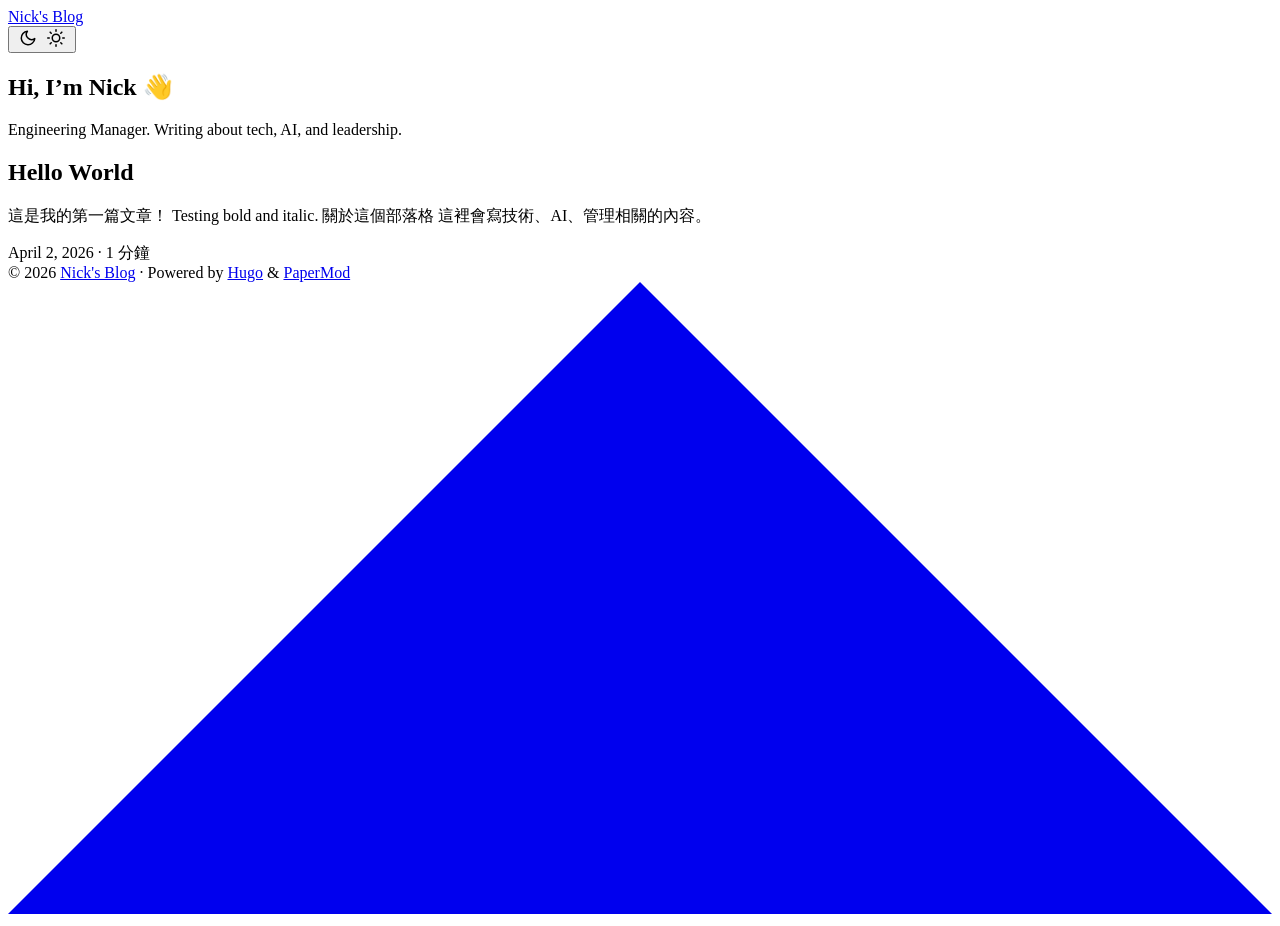
==== public/index.html @ 9c7d6441 "init commit: hugo blog with PaperMod" ====
<!DOCTYPE html>
<html lang="en" dir="auto" data-theme="auto">

<head>
	<meta name="generator" content="Hugo 0.159.2"><script src="/livereload.js?mindelay=10&amp;v=2&amp;port=1313&amp;path=livereload" data-no-instant defer></script><meta charset="utf-8">
<meta http-equiv="X-UA-Compatible" content="IE=edge">
<meta name="viewport" content="width=device-width, initial-scale=1, shrink-to-fit=no">
<meta name="robots" content="noindex, nofollow">
<title>Nick&#39;s Blog</title>

<meta name="description" content="">
<meta name="author" content="">
<link rel="canonical" href="http://localhost:1313/">
<link crossorigin="anonymous" href="/assets/css/stylesheet.199042e659bc7245f5609d333d6c044eb554a0640849bb874e1dff8eb0f57209.css" integrity="sha256-GZBC5lm8ckX1YJ0zPWwETrVUoGQISbuHTh3/jrD1cgk=" rel="preload stylesheet" as="style">
<link rel="icon" href="http://localhost:1313/favicon.ico">
<link rel="icon" type="image/png" sizes="16x16" href="http://localhost:1313/favicon-16x16.png">
<link rel="icon" type="image/png" sizes="32x32" href="http://localhost:1313/favicon-32x32.png">
<link rel="apple-touch-icon" href="http://localhost:1313/apple-touch-icon.png">
<link rel="mask-icon" href="http://localhost:1313/safari-pinned-tab.svg">
<meta name="theme-color" content="#2e2e33">
<meta name="msapplication-TileColor" content="#2e2e33">
<link rel="alternate" type="application/rss+xml" href="http://localhost:1313/index.xml" title="rss">
<link rel="alternate" hreflang="en" href="http://localhost:1313/">
<noscript>
    <style>
        #theme-toggle,
        .top-link {
            display: none;
        }

    </style>
    <style>
        @media (prefers-color-scheme: dark) {
            :root {
                --theme: rgb(29, 30, 32);
                --entry: rgb(46, 46, 51);
                --primary: rgb(218, 218, 219);
                --secondary: rgb(155, 156, 157);
                --tertiary: rgb(65, 66, 68);
                --content: rgb(196, 196, 197);
                --code-block-bg: rgb(46, 46, 51);
                --code-bg: rgb(55, 56, 62);
                --border: rgb(51, 51, 51);
                color-scheme: dark;
            }

            .list {
                background: var(--theme);
            }

            .toc {
                background: var(--entry);
            }
        }

        @media (prefers-color-scheme: light) {
            .list::-webkit-scrollbar-thumb {
                border-color: var(--code-bg);
            }
        }

    </style>
</noscript>
<script>
    if (localStorage.getItem("pref-theme") === "dark") {
        document.querySelector("html").dataset.theme = 'dark';
    } else if (localStorage.getItem("pref-theme") === "light") {
       document.querySelector("html").dataset.theme = 'light';
    } else if (window.matchMedia('(prefers-color-scheme: dark)').matches) {
        document.querySelector("html").dataset.theme = 'dark';
    } else {
        document.querySelector("html").dataset.theme = 'light';
    }

</script>
</head>
<body class="list" id="top">
    <header class="header">
    <nav class="nav">
        <div class="logo">
            <a href="http://localhost:1313/" accesskey="h" title="Nick&#39;s Blog (Alt + H)">Nick&#39;s Blog</a>
            <div class="logo-switches">
                <button id="theme-toggle" accesskey="t" title="(Alt + T)" aria-label="Toggle theme">
                    <svg id="moon" xmlns="http://www.w3.org/2000/svg" width="24" height="18" viewBox="0 0 24 24"
                        fill="none" stroke="currentColor" stroke-width="2" stroke-linecap="round"
                        stroke-linejoin="round">
                        <path d="M21 12.79A9 9 0 1 1 11.21 3 7 7 0 0 0 21 12.79z"></path>
                    </svg>
                    <svg id="sun" xmlns="http://www.w3.org/2000/svg" width="24" height="18" viewBox="0 0 24 24"
                        fill="none" stroke="currentColor" stroke-width="2" stroke-linecap="round"
                        stroke-linejoin="round">
                        <circle cx="12" cy="12" r="5"></circle>
                        <line x1="12" y1="1" x2="12" y2="3"></line>
                        <line x1="12" y1="21" x2="12" y2="23"></line>
                        <line x1="4.22" y1="4.22" x2="5.64" y2="5.64"></line>
                        <line x1="18.36" y1="18.36" x2="19.78" y2="19.78"></line>
                        <line x1="1" y1="12" x2="3" y2="12"></line>
                        <line x1="21" y1="12" x2="23" y2="12"></line>
                        <line x1="4.22" y1="19.78" x2="5.64" y2="18.36"></line>
                        <line x1="18.36" y1="5.64" x2="19.78" y2="4.22"></line>
                    </svg>
                </button>
            </div>
        </div>
        <ul id="menu">
        </ul>
    </nav>
</header>
<main class="main"> 
<article class="first-entry home-info">
    <header class="entry-header">
        <h1>Hi, I&rsquo;m Nick 👋</h1>
    </header>
    <div class="entry-content">
        Engineering Manager. Writing about tech, AI, and leadership.
    </div>
    <footer class="entry-footer">
        <div class="social-icons" >
</div>

    </footer>
</article>

<article class="post-entry"> 
  <header class="entry-header">
    <h2 class="entry-hint-parent">Hello World
    </h2>
  </header>
  <div class="entry-content">
    <p>這是我的第一篇文章！
Testing bold and italic.
關於這個部落格 這裡會寫技術、AI、管理相關的內容。
</p>
  </div>
  <footer class="entry-footer"><span title='2026-04-02 00:00:00 +0000 UTC'>April 2, 2026</span>&nbsp;·&nbsp;<span>1 分鐘</span></footer>
  <a class="entry-link" aria-label="post link to Hello World" href="http://localhost:1313/posts/hello-world/"></a>
</article>
    </main>
    
<footer class="footer">
        <span>&copy; 2026 <a href="http://localhost:1313/">Nick&#39;s Blog</a></span> · 

    <span>
        Powered by
        <a href="https://gohugo.io/" rel="noopener noreferrer" target="_blank">Hugo</a> &
        <a href="https://github.com/adityatelange/hugo-PaperMod/" rel="noopener" target="_blank">PaperMod</a>
    </span>
</footer>
<a href="#top" aria-label="go to top" title="Go to Top (Alt + G)" class="top-link" id="top-link" accesskey="g">
    <svg xmlns="http://www.w3.org/2000/svg" viewBox="0 0 12 6" fill="currentColor">
        <path d="M12 6H0l6-6z" />
    </svg>
</a>

<script>
    let menu = document.getElementById('menu');
    if (menu) {
        
        const scrollPosition = localStorage.getItem("menu-scroll-position");
        if (scrollPosition) {
            menu.scrollLeft = parseInt(scrollPosition, 10);
        }
        
        menu.onscroll = function () {
            localStorage.setItem("menu-scroll-position", menu.scrollLeft);
        }
    }

    document.querySelectorAll('a[href^="#"]').forEach(anchor => {
        anchor.addEventListener("click", function (e) {
            e.preventDefault();
            var id = this.getAttribute("href").substr(1);
            if (!window.matchMedia('(prefers-reduced-motion: reduce)').matches) {
                document.querySelector(`[id='${decodeURIComponent(id)}']`).scrollIntoView({
                    behavior: "smooth"
                });
            } else {
                document.querySelector(`[id='${decodeURIComponent(id)}']`).scrollIntoView();
            }
            if (id === "top") {
                history.replaceState(null, null, " ");
            } else {
                history.pushState(null, null, `#${id}`);
            }
        });
    });

</script>
<script>
    var mybutton = document.getElementById("top-link");
    window.onscroll = function () {
        if (document.body.scrollTop > 800 || document.documentElement.scrollTop > 800) {
            mybutton.style.visibility = "visible";
            mybutton.style.opacity = "1";
        } else {
            mybutton.style.visibility = "hidden";
            mybutton.style.opacity = "0";
        }
    };

</script>
<script>
    document.getElementById("theme-toggle").addEventListener("click", () => {
        const html = document.querySelector("html");
        if (html.dataset.theme === "dark") {
            html.dataset.theme = 'light';
            localStorage.setItem("pref-theme", 'light');
        } else {
            html.dataset.theme = 'dark';
            localStorage.setItem("pref-theme", 'dark');
        }
    })

</script>
</body>

</html>
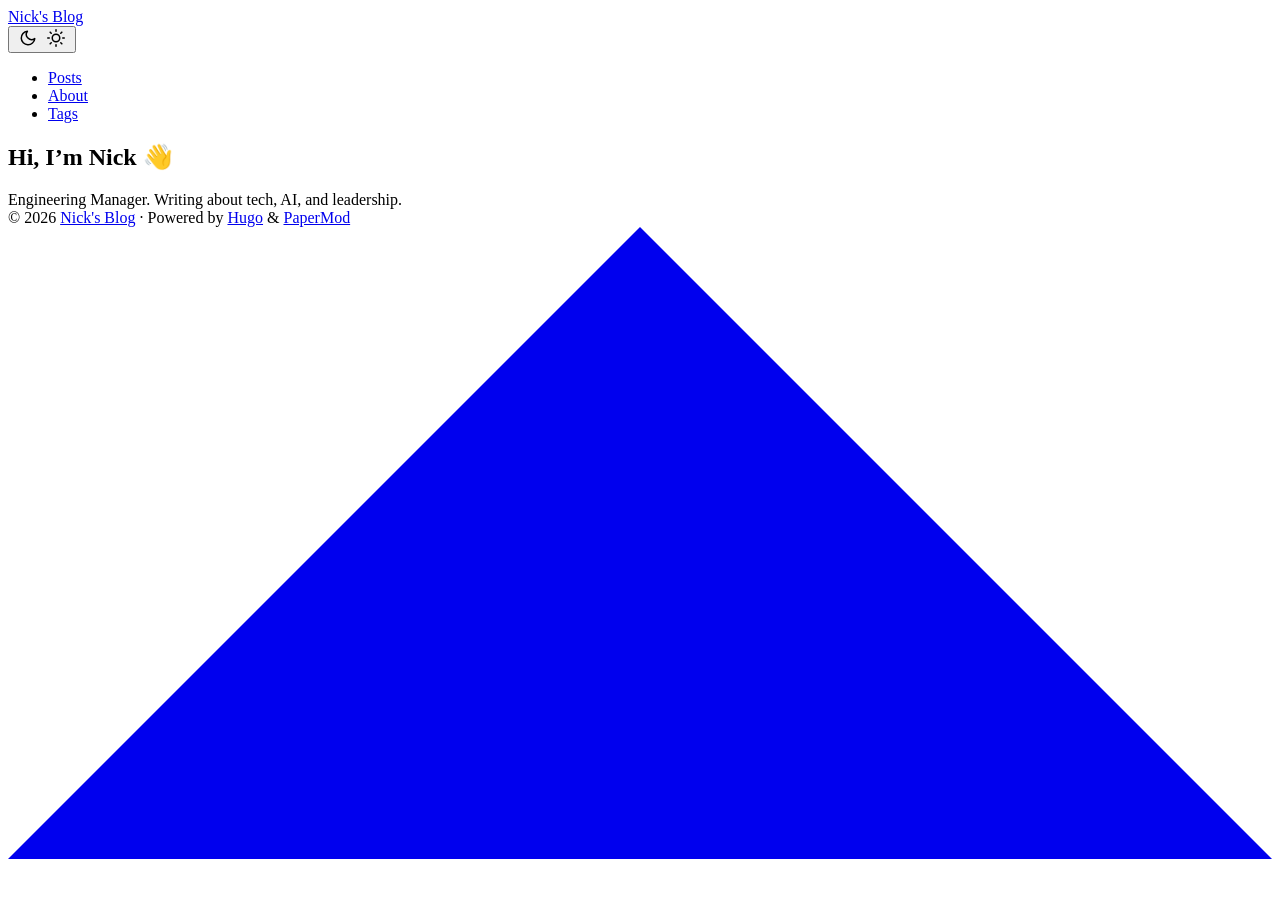
==== commit de414fb0: "feat: add about page and nav menu" ====
--- a/public/index.html
+++ b/public/index.html
@@ -103,6 +103,21 @@
             </div>
         </div>
         <ul id="menu">
+            <li>
+                <a href="http://localhost:1313/posts/" title="Posts">
+                    <span>Posts</span>
+                </a>
+            </li>
+            <li>
+                <a href="http://localhost:1313/about/" title="About">
+                    <span>About</span>
+                </a>
+            </li>
+            <li>
+                <a href="http://localhost:1313/tags/" title="Tags">
+                    <span>Tags</span>
+                </a>
+            </li>
         </ul>
     </nav>
 </header>
@@ -120,21 +135,6 @@
 
     </footer>
 </article>
-
-<article class="post-entry"> 
-  <header class="entry-header">
-    <h2 class="entry-hint-parent">Hello World
-    </h2>
-  </header>
-  <div class="entry-content">
-    <p>這是我的第一篇文章！
-Testing bold and italic.
-關於這個部落格 這裡會寫技術、AI、管理相關的內容。
-</p>
-  </div>
-  <footer class="entry-footer"><span title='2026-04-02 00:00:00 +0000 UTC'>April 2, 2026</span>&nbsp;·&nbsp;<span>1 分鐘</span></footer>
-  <a class="entry-link" aria-label="post link to Hello World" href="http://localhost:1313/posts/hello-world/"></a>
-</article>
     </main>
     
 <footer class="footer">
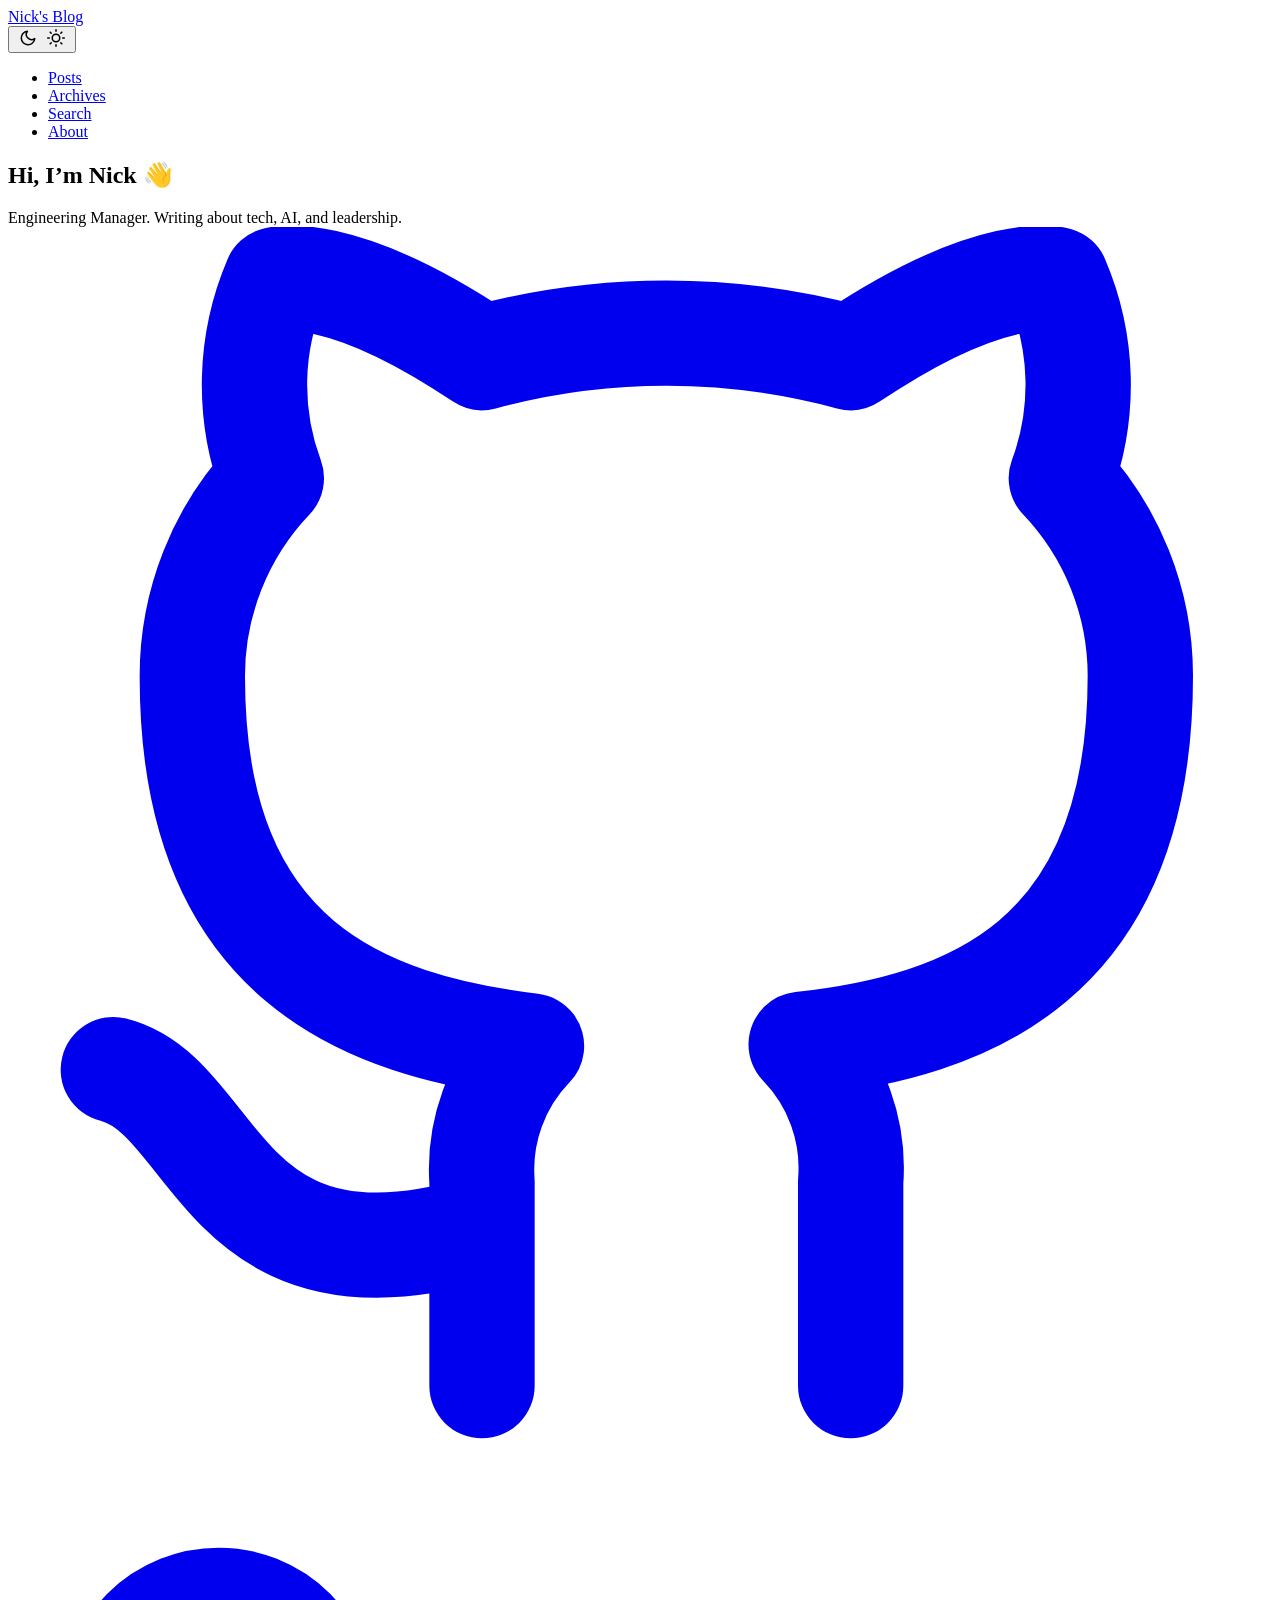
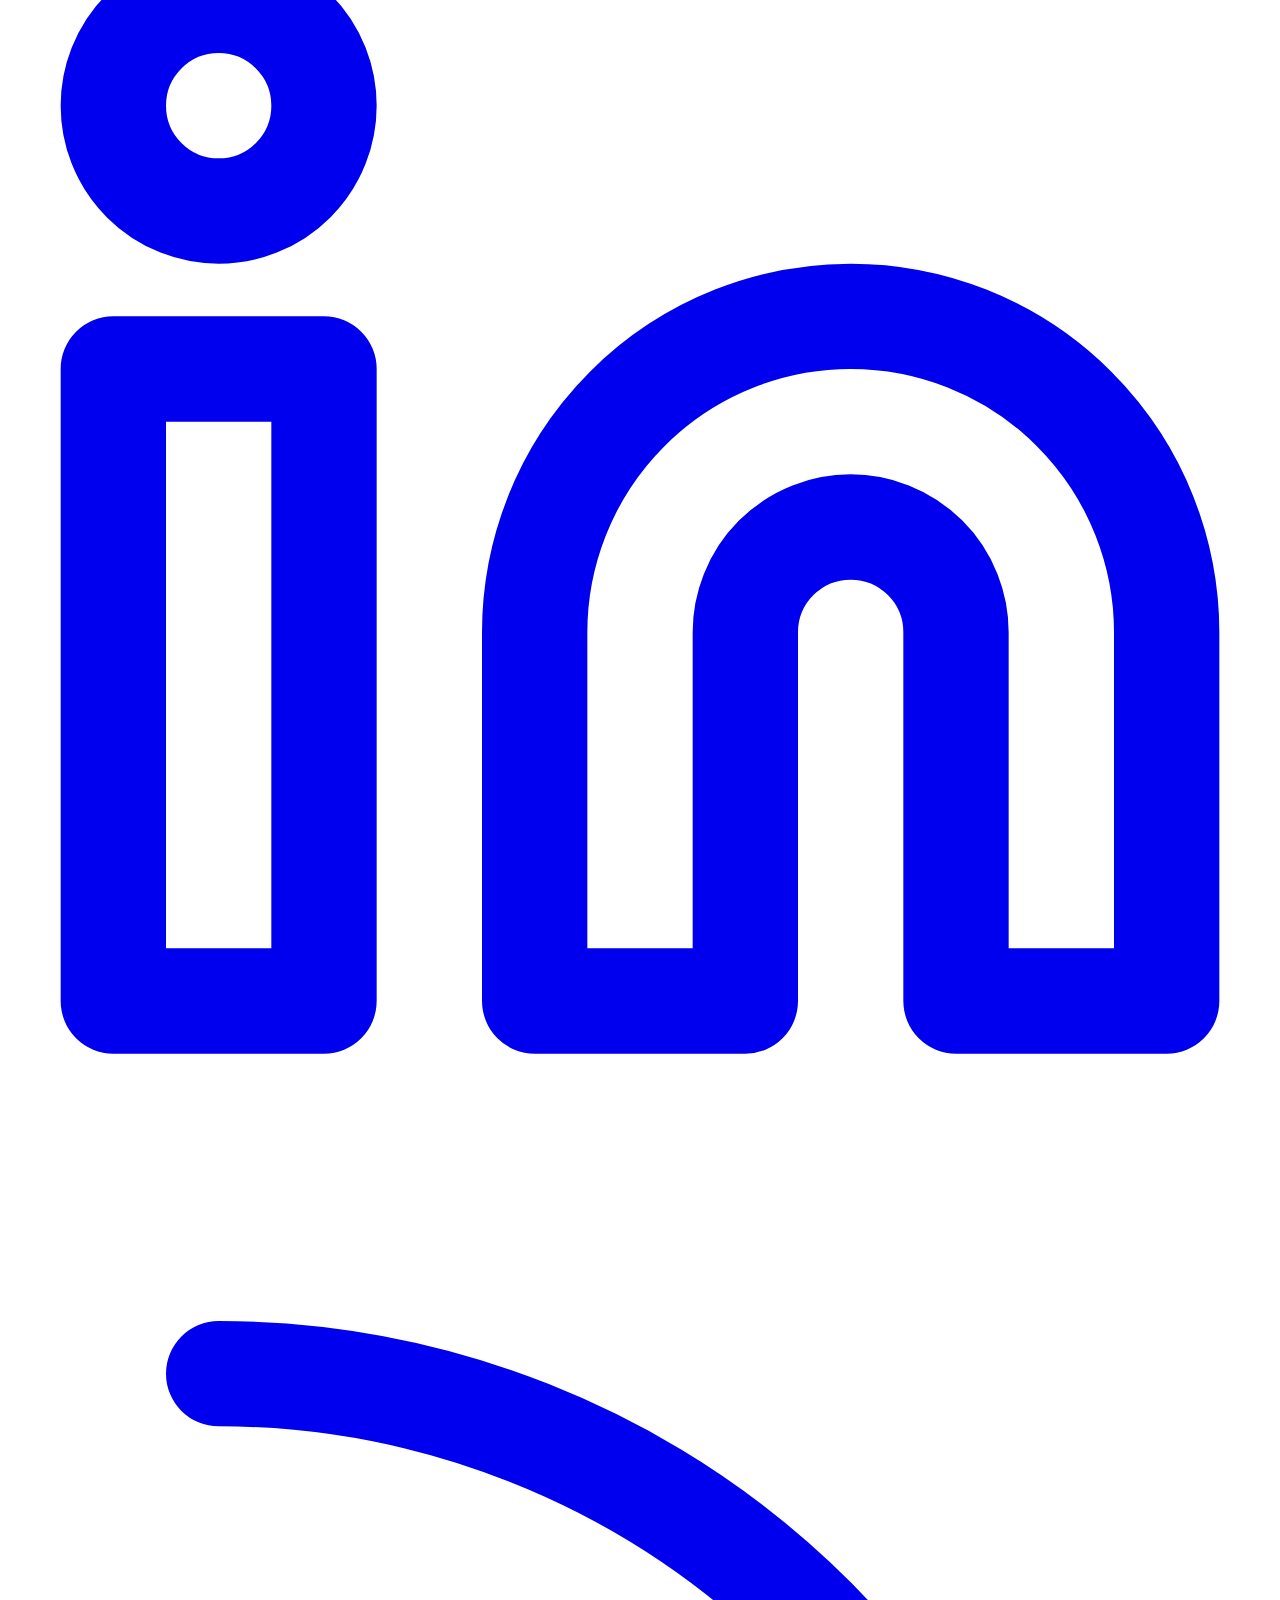
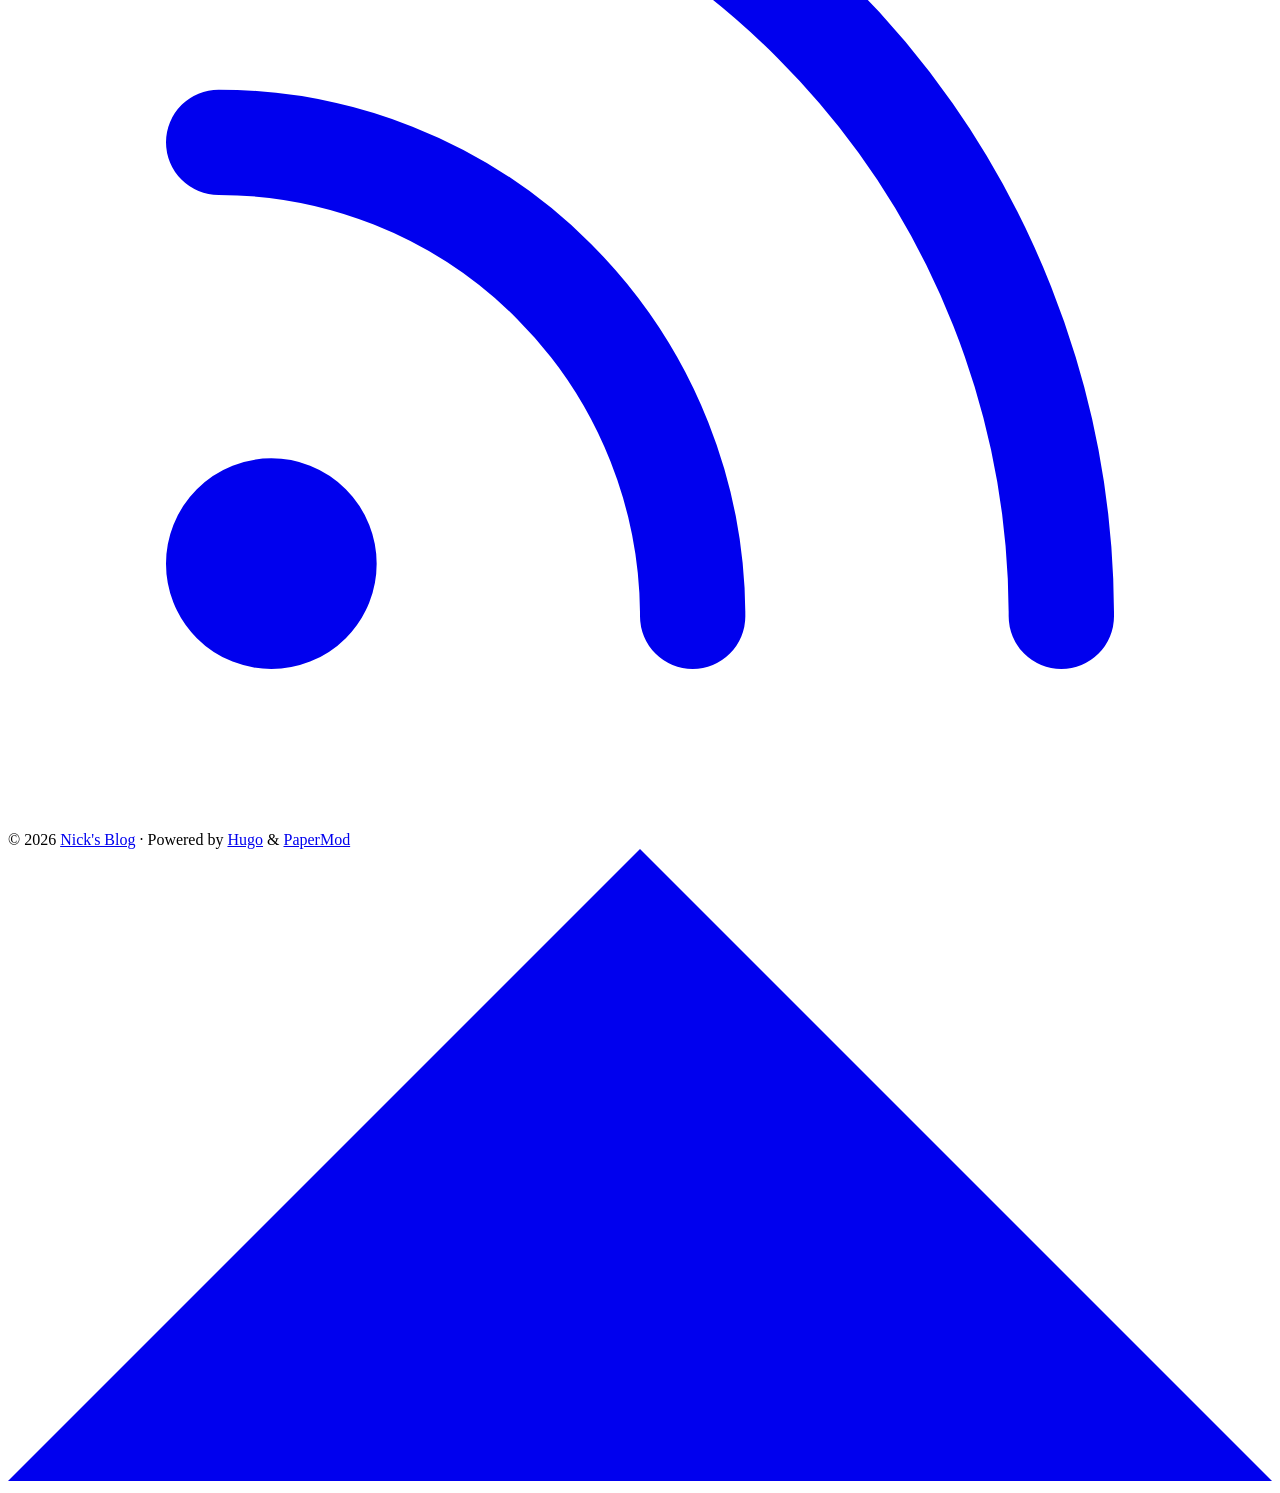
==== commit a0935cfc: "feat: add search, archives, RSS, social icons, favicon" ====
--- a/public/index.html
+++ b/public/index.html
@@ -5,7 +5,7 @@
 	<meta name="generator" content="Hugo 0.159.2"><script src="/livereload.js?mindelay=10&amp;v=2&amp;port=1313&amp;path=livereload" data-no-instant defer></script><meta charset="utf-8">
 <meta http-equiv="X-UA-Compatible" content="IE=edge">
 <meta name="viewport" content="width=device-width, initial-scale=1, shrink-to-fit=no">
-<meta name="robots" content="noindex, nofollow">
+<meta name="robots" content="index, follow">
 <title>Nick&#39;s Blog</title>
 
 <meta name="description" content="">
@@ -20,6 +20,7 @@
 <meta name="theme-color" content="#2e2e33">
 <meta name="msapplication-TileColor" content="#2e2e33">
 <link rel="alternate" type="application/rss+xml" href="http://localhost:1313/index.xml" title="rss">
+<link rel="alternate" type="application/json" href="http://localhost:1313/index.json" title="json">
 <link rel="alternate" hreflang="en" href="http://localhost:1313/">
 <noscript>
     <style>
@@ -72,6 +73,27 @@
         document.querySelector("html").dataset.theme = 'light';
     }
 
+</script><meta property="og:url" content="http://localhost:1313/">
+  <meta property="og:site_name" content="Nick&#39;s Blog">
+  <meta property="og:title" content="Nick&#39;s Blog">
+  <meta property="og:locale" content="zh_tw">
+  <meta property="og:type" content="website">
+
+  <meta name="twitter:card" content="summary">
+  <meta name="twitter:title" content="Nick&#39;s Blog">
+
+<script type="application/ld+json">
+{
+  "@context": "https://schema.org",
+  "@type": "Organization",
+  "name": "Nick's Blog",
+  "url": "http://localhost:1313/",
+  "description": "",
+  "logo": "http://localhost:1313/favicon.ico",
+  "sameAs": [
+      "https://github.com/nick1ee", "https://www.linkedin.com/in/nick-lee-8b51b4bb/", "/index.xml"
+  ]
+}
 </script>
 </head>
 <body class="list" id="top">
@@ -109,13 +131,18 @@
                 </a>
             </li>
             <li>
+                <a href="http://localhost:1313/archives/" title="Archives">
+                    <span>Archives</span>
+                </a>
+            </li>
+            <li>
+                <a href="http://localhost:1313/search/" title="Search (Alt &#43; /)" accesskey=/>
+                    <span>Search</span>
+                </a>
+            </li>
+            <li>
                 <a href="http://localhost:1313/about/" title="About">
                     <span>About</span>
-                </a>
-            </li>
-            <li>
-                <a href="http://localhost:1313/tags/" title="Tags">
-                    <span>Tags</span>
                 </a>
             </li>
         </ul>
@@ -131,6 +158,33 @@
     </div>
     <footer class="entry-footer">
         <div class="social-icons" >
+    <a href="https://github.com/nick1ee" target="_blank" rel="noopener noreferrer me"
+        title="Github">
+        <svg xmlns="http://www.w3.org/2000/svg" viewBox="0 0 24 24" fill="none" stroke="currentColor" stroke-width="2"
+    stroke-linecap="round" stroke-linejoin="round">
+    <path
+        d="M9 19c-5 1.5-5-2.5-7-3m14 6v-3.87a3.37 3.37 0 0 0-.94-2.61c3.14-.35 6.44-1.54 6.44-7A5.44 5.44 0 0 0 20 4.77 5.07 5.07 0 0 0 19.91 1S18.73.65 16 2.48a13.38 13.38 0 0 0-7 0C6.27.65 5.09 1 5.09 1A5.07 5.07 0 0 0 5 4.77a5.44 5.44 0 0 0-1.5 3.78c0 5.42 3.3 6.61 6.44 7A3.37 3.37 0 0 0 9 18.13V22">
+    </path>
+</svg>
+    </a>
+    <a href="https://www.linkedin.com/in/nick-lee-8b51b4bb/" target="_blank" rel="noopener noreferrer me"
+        title="Linkedin">
+        <svg xmlns="http://www.w3.org/2000/svg" viewBox="0 0 24 24" fill="none" stroke="currentColor" stroke-width="2"
+    stroke-linecap="round" stroke-linejoin="round">
+    <path d="M16 8a6 6 0 0 1 6 6v7h-4v-7a2 2 0 0 0-2-2 2 2 0 0 0-2 2v7h-4v-7a6 6 0 0 1 6-6z"></path>
+    <rect x="2" y="9" width="4" height="12"></rect>
+    <circle cx="4" cy="4" r="2"></circle>
+</svg>
+    </a>
+    <a href="/index.xml" target="_blank" rel="noopener noreferrer me"
+        title="Rss">
+        <svg xmlns="http://www.w3.org/2000/svg" viewBox="0 0 24 24" fill="none" stroke="currentColor" stroke-width="2"
+    stroke-linecap="round" stroke-linejoin="round">
+    <path d="M4 11a9 9 0 0 1 9 9" />
+    <path d="M4 4a16 16 0 0 1 16 16" />
+    <circle cx="5" cy="19" r="1" />
+</svg>
+    </a>
 </div>
 
     </footer>
